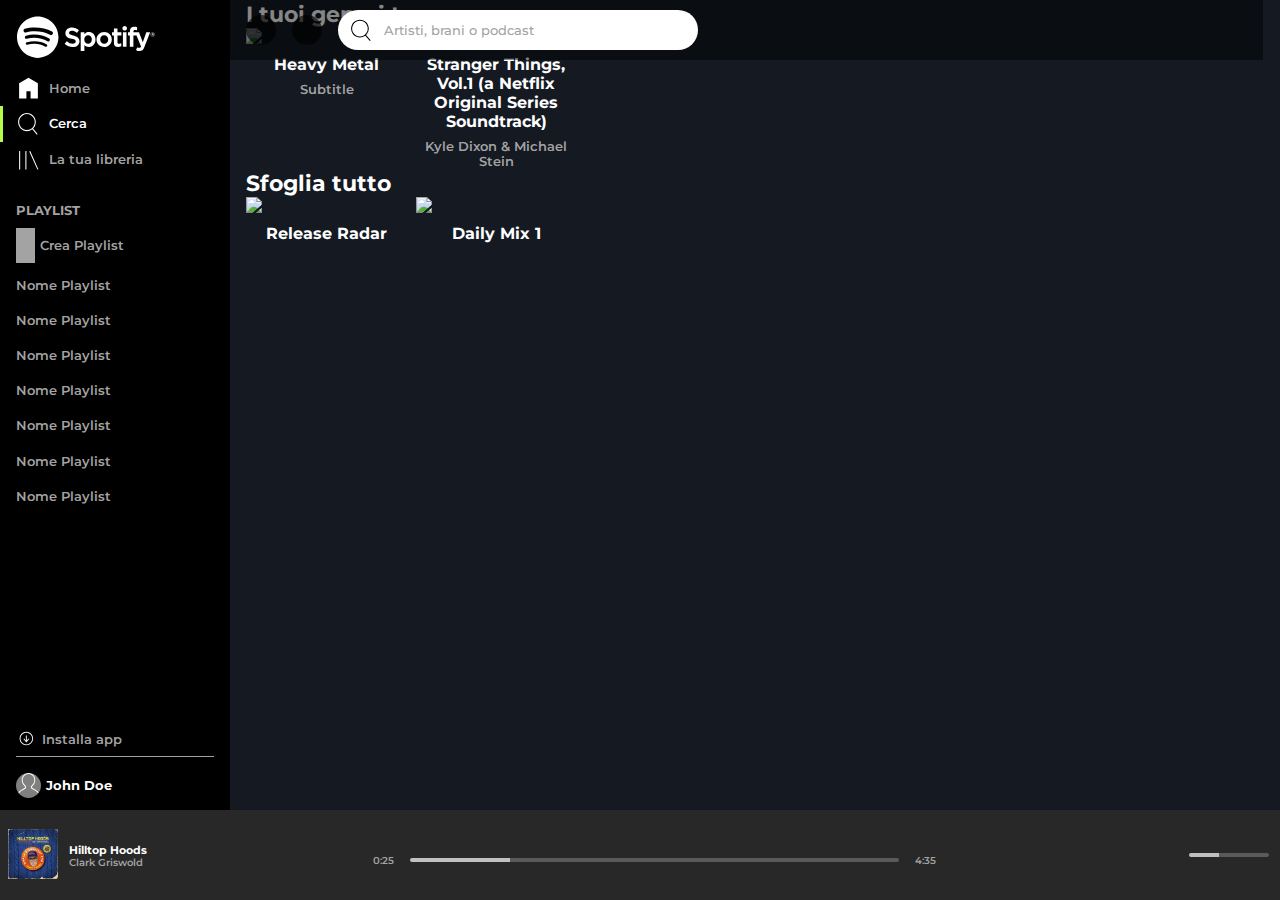
==== pages/search.html @ f146a244 "creata struttura pagina search" ====
<!DOCTYPE html>
<html lang="en">
    <head>
        <meta charset="UTF-8">
        <meta http-equiv="X-UA-Compatible" content="IE=edge">
        <meta name="viewport" content="width=device-width, initial-scale=1.0">
        <title>Spotify - Ricerca</title>
        <link rel="stylesheet" href="../css/style.css">
        <link rel="stylesheet" href="../css/search.css">
        <link rel="icon" href="../img/favicon.ico" />
        <link rel="preconnect" href="https://fonts.googleapis.com">
        <link rel="preconnect" href="https://fonts.gstatic.com" crossorigin>
        <link
            href="https://fonts.googleapis.com/css2?family=Montserrat:wght@400;500;600;700&display=swap"
            rel="stylesheet">
        <link rel="stylesheet"
            href="https://cdnjs.cloudflare.com/ajax/libs/font-awesome/6.0.0-beta2/css/all.min.css"
            integrity="sha512-YWzhKL2whUzgiheMoBFwW8CKV4qpHQAEuvilg9FAn5VJUDwKZZxkJNuGM4XkWuk94WCrrwslk8yWNGmY1EduTA=="crossorigin="anonymous"
            referrerpolicy="no-referrer" />
    </head>
    <body>
        <header id="site_header" class="search_bar d_flex">
            <div class="arrows d_flex">
                <i class="fas fa-chevron-left fa-lg"></i>
                <i class="fas fa-chevron-right fa-lg"></i>
            </div>
            <div class="input_search d_flex">
                <img src="../img/search.svg">
                <p>Artisti, brani o podcast</p>
            </div>
            <div class="user_icon">
                <i class="fas fa-user-circle"></i>
            </div>
        </header>
        <!-- /#site_header -->

        <main id="site_main" class="d_flex">

            <aside class="sidebar d_flex">
                <div class="logo line_height">
                    <img src="../img/logo.svg" alt="logo spotify"
                        class="logo_big">
                    <img src="../img/logo-small.svg" class="logo_small">
                </div>
                <!-- /.logo -->

                <div class="menu line_height">
                    <a href="../index.html">
                        <div class="home d_flex">
                            <img src="../img/home.svg">
                            <p>Home</p>
                        </div>
                    </a>
                    <a href="#">
                        <div class="search d_flex">
                            <img src="../img/search.svg">
                            <p>Cerca</p>
                        </div>
                    </a>
                    <a href="#">
                        <div class="library d_flex">
                            <img src="../img/libreria.svg">
                            <p>La tua libreria</p>
                        </div>
                    </a>
                </div>
                <!-- /.menu -->

                <div class="playlist line_height">
                    <p>Playlist</p>
                    <div class="create">
                        <a href="#">
                            <i class="fas fa-plus"></i>
                            Crea Playlist
                        </a>
                    </div>
                    <ul class="list_style">
                        <li>
                            <a href="#">Nome Playlist</a>
                        </li>
                        <li>
                            <a href="#">Nome Playlist</a>
                        </li>
                        <li>
                            <a href="#">Nome Playlist</a>
                        </li>
                        <li>
                            <a href="#">Nome Playlist</a>
                        </li>
                        <li>
                            <a href="#">Nome Playlist</a>
                        </li>
                        <li>
                            <a href="#">Nome Playlist</a>
                        </li>
                        <li>
                            <a href="#">Nome Playlist</a>
                        </li>
                    </ul>
                </div>
                <!-- /.playlist -->


                <div class="bottom_sidebar">
                    <a href="#">
                        <div class="install d_flex">
                            <img src="../img/download.svg">
                            <p>Installa app</p>
                        </div>
                    </a>
                    <!-- /.install -->

                    <a href="#">
                        <div class="user d_flex">
                            <img src="../img/profile.svg">
                            <p>John Doe</p>
                        </div>
                    </a>
                    <!-- /.user -->
                </div>
            </aside>
            <!-- /.sidebars -->

            <div class="container">
                <div class="content">
                    <div class="genres">
                        <h2>I tuoi generi top</h2>

                        <div class="row clearfix">

                            <div class="col">
                                <div class="album_image">
                                    <div class="play hidden">
                                        <i class="far fa-play-circle fa-5x"></i>
                                    </div>
                                    <img src="./img/metal_lifting.jpg"
                                        class="alb">
                                </div>
                                <!-- /.album_image -->
                                <div class="album_info">
                                    <h3>Heavy Metal</h3>
                                    <p>Subtitle</p>
                                </div>
                                <!-- /.album_info -->
                            </div>
                            <!-- /.col -->

                            <div class="col">
                                <div class="album_image">
                                    <div class="play hidden">
                                        <i class="far fa-play-circle fa-5x"></i>
                                    </div>
                                    <img src="./img/stranger.jpeg">
                                </div>
                                <!-- /.album_image -->
                                <div class="album_info">
                                    <h3>Stranger Things, Vol.1 (a Netflix
                                        Original
                                        Series Soundtrack)</h3>
                                    <p>Kyle Dixon & Michael Stein</p>
                                </div>
                                <!-- /.album_info -->
                            </div>
                            <!-- /.col -->
                        </div>
                        <!-- /.row -->
                    </div>
                    <!-- /.genres -->

                    <div class="browse">
                        <h2>Sfoglia tutto</h2>
                        <div class="row clearfix">

                            <div class="col">
                                <div class="album_image">
                                    <div class="play hidden">
                                        <i class="far fa-play-circle fa-5x"></i>
                                    </div>
                                    <img src="./img/radar.jpeg">
                                </div>
                                <!-- /.album_image -->
                                <div class="album_info">
                                    <h3>Release Radar</h3>
                                </div>
                                <!-- /.album_info -->
                            </div>
                            <!-- /.col -->

                            <div class="col">
                                <div class="album_image">
                                    <div class="play hidden">
                                        <i class="far fa-play-circle fa-5x"></i>
                                    </div>
                                    <img src="./img/mixdaily.jpeg">
                                </div>
                                <!-- /.album_image -->
                                <div class="album_info">
                                    <h3>Daily Mix 1</h3>
                                </div>
                                <!-- /.album_info -->
                            </div>
                            <!-- /.col -->
                        </div>
                        <!-- /.row -->
                    </div>
                    <!-- /.browse -->

                </div>
                <!-- /.content -->
            </div>
            <!-- /.container -->

        </main>
        <!-- /#site_main -->

        <footer id="site_footer">

            <div class="player d_flex">
                <div class="left d_flex">
                    <div class="image">
                        <img src="../img/player_left.jpg">
                    </div>
                    <div class="image_desc">
                        <h4>Hilltop Hoods</h4>
                        <p>Clark Griswold</p>
                    </div>
                    <div class="actions">
                        <i class="far fa-heart"></i>
                        <i class="far fa-folder"></i>
                    </div>
                </div>
                <div class="central d_flex">
                    <div class="controlls d_flex">
                        <i class="fas fa-random"></i>
                        <i class="fas fa-step-backward"></i>
                        <i class="far fa-play-circle"></i>
                        <i class="fas fa-step-forward"></i>
                        <i class="fas fa-redo"></i>
                    </div>
                    <div class="timeline d_flex">
                        <p>0:25</p>
                        <div class="line"></div>
                        <p>4:35</p>
                        <div class="circle_timeline"></div>
                    </div>
                </div>
                <div class="right d_flex">
                    <i class="fas fa-list-ul"></i>
                    <i class="fas fa-desktop"></i>
                    <div class="volume d_flex">
                        <i class="fas fa-volume-up"></i>
                        <div class="volume_line">
                            <div class="circle_volume"></div>
                        </div>

                    </div>
                </div>
            </div>
            <!-- /.control -->

        </footer>
        <!-- /#site_footer -->

    </body>
</html>
---- css/style.css ----
* {
    box-sizing: border-box;
    margin: 0;
    padding: 0;
}

body {
    height: 100vh;
    background-color: #141922;
    font-family: 'Montserrat', Arial,
        sans-serif;
    font-size: 0.8rem;
    font-weight: 600;
    color: #ffffff;
    overflow: hidden;
}

/******************
Utility
******************/
.clearfix::after {
    content: "";
    display: table;
    clear: both;
}

.d_flex {
    display: flex;
}

.logo_small {
    display: none;
}

.list_style {
    list-style: none;
}

.line_height {
    line-height: 2.2rem;
}

.hidden {
    display: none;
}

a {
    color: #A3A3A3;
    text-decoration: none;
}

a p:hover {
    color: #FFFFFF;
}

a:hover {
    color: #FFFFFF;
}

h2 {
    font-size: 1.4rem;
}

h3 {
    font-size: 1rem;
}

h4 {
    font-size: 0.7rem;
}

p {
    color: #A3A3A3;
}

/******************
Main
******************/
#site_main {
    width: 100%;
    height: calc(100vh - 90px);
}

/* Sidebar */
.sidebar {
    flex-direction: column;
    width: 230px;
    height: 100%;
    background-color: #000000;
    overflow: hidden;
}

.logo {
    padding: 1rem 0 0 1rem;
}

.logo,
.menu,
.playlist,
.bottom_sidebar {
    padding-left: 1rem;
}

.bottom_sidebar {
    min-height: 80px;
    margin-top: auto;
    padding-right: 1rem;
    padding-bottom: 0.5rem;
}

.logo img {
    width: 140px;
}

.menu img {
    width: 25px;
}

.menu .home,
.menu .search,
.menu .library {
    gap: 0.5rem;
}

.menu a .home p {
    color: white;
}

.menu .home {
    margin-left: -1rem;
    padding-left: 13px;
    border-left: 3px solid #B4FC46;
}

.playlist>p {
    margin-top: 1rem;
    font-weight: bold;
    text-transform: uppercase;
}

.playlist {
    height: 100%;
    overflow: hidden;
}

.playlist .create {
    height: 30px;
    margin-bottom: 0.6rem;
}

.playlist .create i {
    background-color: #A3A3A3;
    padding: 0.6rem;
    margin-right: 0.3rem;
    color: black;
}

.playlist .create i:hover {
    background-color: #FFFFFF;
}

.playlist>ul {
    height: calc(100% - 100px);
    overflow-y: auto;
}

.install {
    border-bottom: 1px solid #A3A3A3;
    padding-bottom: 0.5rem;
    align-items: center;
}

.install img {
    width: 18px;
    margin-right: 0.5rem;
}

.user {
    margin-top: 1rem;
    font-weight: bold;
    align-items: center;
}

.user p {
    color: #ffffff;
}

.user img {
    width: 25px;
    height: 25px;
    margin-right: 0.3rem;
    background-color: #808080;
    border-radius: 50%;
}

/* Container */
.container {
    width: calc(100% - 230px);
    height: 100%;
    overflow-y: auto;
    position: relative;
}

/* Call to Action */
.upgrade {
    position: fixed;
    top: 0;
    right: 17px;
    width: calc(100% - 230px - 17px);
    height: 80px;
    background-color: #00000079;
    justify-content: flex-end;
    align-items: center;
    z-index: 1;
}

.upgrade_btn {
    margin-right: 1.5rem;
    border: 1px solid #ffffff;
    border-radius: 5rem;
    padding: 0.5rem 2rem;
    text-transform: uppercase;
    font-size: 0.7rem;
}

.upgrade_btn:hover {
    cursor: pointer;
    font-size: 0.8rem;
}

/* Navbar */
.navbar {
    width: 100%;
    margin-top: 80px;
    padding-top: 1.5rem;
    flex-direction: row;
    justify-content: center;
    flex-wrap: wrap;
    font-size: 0.75rem;
}

.navbar ul {
    text-align: center;
}

.navbar ul>li {
    display: inline-block;
    margin-right: 1.5rem;
    margin-bottom: 1.5rem;
    text-transform: uppercase;
}

.navbar .selected {
    position: relative;
}

.navbar .selected::after {
    content: "";
    position: absolute;
    height: 3px;
    width: 40px;
    bottom: -0.5rem;
    left: 25%;
    background-color: #B4FC46;
}

/* Content */
.content {
    padding: 0 1rem;
}

.played>h2,
.personal>h2,
.artists>h2 {
    margin-top: 2.5rem;
    margin-bottom: 1rem;
}

.content h3 {
    margin-top: 0.5rem;
    margin-bottom: 0.5rem;
}

.personal>p,
.artists>p {
    margin: 0 0 2rem 0;
}

.row {
    width: 100%;
    margin-right: -0.5rem;
}

.col {
    width: calc(100% / 6);
    float: left;
    padding-right: 0.5rem;
}

.col img {
    width: 100%;
}

.album_info {
    text-align: center;
}

.artists .album_image img {
    border-radius: 50%;
}

.album_image {
    position: relative;
}

.play {
    position: absolute;
    top: 0;
    left: 0;
    width: 100%;
    height: 99%;
    background: rgba(0, 0, 0, 0.5);
    text-align: center;
    display: flex;
    justify-content: center;
    align-items: center;
    visibility: hidden;
}

.artists .album_image .play {
    border-radius: 50%;
}

.album_image:hover .hidden {
    visibility: visible;
    cursor: pointer;
}

/******************
Footer
******************/
.player {
    width: 100%;
    height: 90px;
    background-color: #282828;
    justify-content: space-between;
}


.player img,
.player h4,
.player p,
.player i,
.timeline>.line,
.volume>.volume_line {
    cursor: pointer;
}

.player i:hover {
    color: #FFFFFF;
}

.player img {
    width: 50px;
    margin-left: 0.5rem;
}

.left,
.right {
    flex-grow: 1;
}

.central {
    flex-grow: 2;
}

.player,
.left,
.central,
.timeline,
.right,
.volume {
    align-items: center;
}

.image_desc p {
    font-size: 0.6rem;
}

.image_desc p:hover {
    color: #FFFFFF;
    text-decoration: underline;
}

.image_desc {
    margin-left: 0.7rem;
}

.actions i {
    font-size: 1rem;
    color: #A3A3A3;
    margin-left: 1rem;
}

.central {
    flex-direction: column;
    justify-content: center;
}

.controlls {
    width: 40%;
    align-items: center;
    justify-content: space-between;
    margin-bottom: 10px;
}

.controlls>i {
    font-size: 1.05rem;
}

.controlls .fa-play-circle {
    font-size: 1.8rem;
    vertical-align: sub;
}

.controlls .fa-play-circle:hover {
    font-size: 2rem;
}

.timeline {
    width: 100%;
    font-size: 0.6rem;
}

.timeline>.line {
    width: 90%;
    height: 4px;
    background-color: #5A5A5A;
    border-radius: 10px;
    margin: 0 1rem;
    border-left: 100px solid #C1C1C1;
}

.right {
    justify-content: flex-end;
}

.right i {
    margin-left: 1rem;
}

.volume>.volume_line {
    width: 80px;
    height: 4px;
    background-color: #5A5A5A;
    border-radius: 10px;
    margin: 0 0.7rem;
    border-left: 30px solid #C1C1C1;
}

.timeline:hover .line,
.volume:hover .volume_line {
    border-left-color: #B4FC46;
}

.timeline,
.volume {
    position: relative;
}

.circle_timeline,
.circle_volume {
    width: 14px;
    height: 14px;
    background-color: #FFFFFF;
    border-radius: 50%;
    display: none;
}

.circle_timeline {
    position: absolute;
    top: -2px;
    left: 130px;
}

.circle_volume {
    position: absolute;
    top: -1px;
    left: 67px;
}

.timeline:hover .circle_timeline,
.volume:hover .circle_volume {
    display: block;
}

/******************
Media Query
******************/
@media screen and (max-width:880px) {

    /* Navbar */
    .navbar {
        width: 90%;
        margin: auto;
        margin-top: 80px;
    }

    /* Content */
    .content h2 {
        margin-top: 0;
    }

    .played h2 {
        margin-top: 1rem;
    }

    .content h3 {
        font-size: 0.85rem;
    }

    .content p {
        font-size: 0.75rem;
    }

    .col {
        width: calc(100% / 4);
        min-height: 280px;
    }

    .col .fa-play-circle {
        font-size: 3rem;
    }

    /* Footer */
    .controlls {
        width: 80%;
    }
}

@media screen and (max-width:768px) {

    /* Content */
    .content h2 {
        margin-top: 2rem;
    }

    .played h2 {
        margin-top: 1rem;
    }

    .col {
        width: calc(100% / 2);
        margin-bottom: 1rem;
    }

    /* Footer */
    .actions i {
        display: block;
        margin: 0.4rem 1rem;
    }

    .timeline {
        width: 85%;
    }
}

@media screen and (max-width:568px) {

    /* Sidebar */

    .sidebar {
        width: 50px;
        height: 100%;
        align-items: center;
    }

    .logo {
        padding: 0.5rem 0 1rem 0;
    }

    .logo_small {
        display: block;
        margin-left: -2px;
    }

    .logo img {
        height: 30px;
        width: 30px;
    }

    .menu,
    .playlist {
        padding-left: 0;
    }

    .bottom_sidebar {
        margin-top: auto;
        padding: 0.5rem 0;
    }

    .sidebar img {
        margin: 0;
    }

    .menu img {
        margin-bottom: 0.3rem;
    }

    .menu .home {
        border-left: none;
    }

    .install {
        border-bottom: none;
    }

    .install img {
        margin-left: 2px;
    }

    .logo_big,
    .sidebar p,
    .playlist,
    .volume .volume_line {
        display: none;
    }

    /* Container */
    .container {
        width: calc(100% - 50px);
    }

    .upgrade {
        width: calc(100% - 50px - 17px);
    }

    /* Footer */
    .player img {
        width: 40px;
    }

    .timeline>.line {
        border-left: 20px solid #C1C1C1;
    }

    .circle_timeline {
        left: 50px;
    }

    .right i {
        margin-left: 0.5rem;
    }

    .volume {
        margin-right: 0.5rem;
    }
}

@media screen and (max-width:320px) {

    .navbar,
    .upgrade {
        display: none;
    }

    /* Content */
    .content h2 {
        margin-top: 0;
    }

    .played h2 {
        margin-top: 1rem;
    }

    .content h3 {
        font-size: 0.8rem;
    }

    .content p {
        font-size: 0.7rem;
    }

    .col {
        width: 100%;
        min-height: 200px;
    }

    /* Footer */
    .left .image_desc,
    .left .actions,
    .right>i,
    .volume .volume_line {
        display: none;
    }

    .central .controlls i {
        font-size: 0.95rem;
    }

    .central .controlls .fa-play-circle {
        font-size: 1.5rem;
    }

    .controlls .fa-play-circle:hover {
        font-size: 1.5rem;
    }

    .timeline>.line {
        border-left: 20px solid #C1C1C1;
    }

    .volume {
        margin-right: 0.5rem;
    }
}
---- css/search.css ----
/* Sidebar */
.menu a .home p {
    color: #A3A3A3;
}

.menu .home {
    margin-left: 0;
    padding-left: 0;
    border-left: none;
}

.menu a .search p {
    color: white;
}

.menu .search {
    margin-left: -1rem;
    padding-left: 13px;
    border-left: 3px solid #B4FC46;
}

/******************
Header
******************/
header {
    position: fixed;
    top: 0;
    right: 17px;
    width: calc(100% - 230px - 17px);
    height: 60px;
    background-color: #00000079;
    /* justify-content: space-between; */
    align-items: center;
    z-index: 1;
    padding: 0 1rem;
}

header .arrows {
    justify-content: center;
    align-items: center;
    gap: 1rem;
}

header .arrows>i {
    width: 30px;
    height: 30px;
    background-color: #000000A1;
    border-radius: 50%;
    cursor: not-allowed;
    text-align: center;
    line-height: 1.9rem;
}

header .input_search {
    width: 360px;
    height: 40px;
    background-color: #FFFFFF;
    border-radius: 500px;
    align-items: center;
    /* flex-grow: 1; */
    padding: 6px;
    margin: 0 1rem;
}

header .input_search img {
    filter: invert(1);
    width: 25px;
    margin-left: 5px;
    margin-right: 10px;
}

header .input_search p {
    font-weight: 500;
}

header .user_icon {
    position: absolute;
    right: 0;
    margin-right: 1rem;
    cursor: pointer;
}

header .user_icon i {
    font-size: 1.7rem;
}
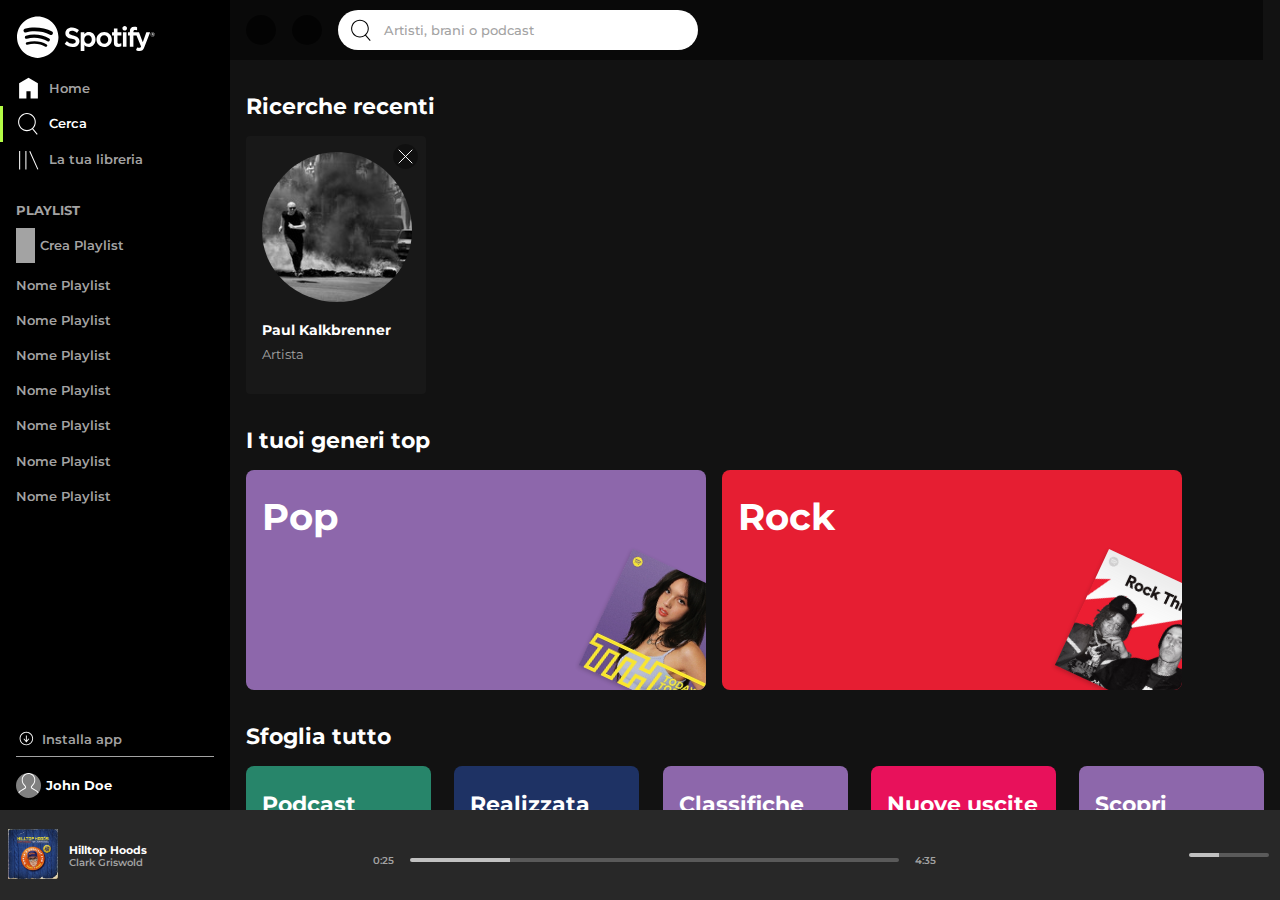
==== commit 58b09f9c: "completata pagina search" ====
--- a/pages/search.html
+++ b/pages/search.html
@@ -123,43 +123,52 @@
 
             <div class="container">
                 <div class="content">
+
+                    <div class="searches">
+                        <h2>Ricerche recenti</h2>
+
+                        <div class="row d_flex">
+                            <div class="green_play d_flex">
+                                <i class="fas fa-play"></i>
+                            </div>
+                            <div class="searches_artist">
+                                <img src="../img/search/x.svg">
+                                <img src="../img/search/paul-k.jpg">
+                                <h3>Paul Kalkbrenner</h3>
+                                <p>Artista</p>
+                            </div>
+                            <!-- /.pop -->
+                        </div>
+                        <!-- /.col -->
+                    </div>
+                    <!-- /.searches -->
+
                     <div class="genres">
                         <h2>I tuoi generi top</h2>
 
-                        <div class="row clearfix">
-
-                            <div class="col">
-                                <div class="album_image">
-                                    <div class="play hidden">
-                                        <i class="far fa-play-circle fa-5x"></i>
+                        <div class="row d_flex">
+
+                            <div class="music_genre">
+                                <a href="#">
+                                    <div class="pop wisteria">
+                                        <h3>Pop</h3>
+                                        <img
+                                            src="../img/search/pop_genre.jpg">
                                     </div>
-                                    <img src="./img/metal_lifting.jpg"
-                                        class="alb">
-                                </div>
-                                <!-- /.album_image -->
-                                <div class="album_info">
-                                    <h3>Heavy Metal</h3>
-                                    <p>Subtitle</p>
-                                </div>
-                                <!-- /.album_info -->
+                                    <!-- /.pop -->
+                                </a>
                             </div>
                             <!-- /.col -->
 
-                            <div class="col">
-                                <div class="album_image">
-                                    <div class="play hidden">
-                                        <i class="far fa-play-circle fa-5x"></i>
+                            <div class="music_genre">
+                                <a href="#">
+                                    <div class="rock alizarin_crimson">
+                                        <h3>Rock</h3>
+                                        <img
+                                            src="../img/search/rock-this.jpg">
                                     </div>
-                                    <img src="./img/stranger.jpeg">
-                                </div>
-                                <!-- /.album_image -->
-                                <div class="album_info">
-                                    <h3>Stranger Things, Vol.1 (a Netflix
-                                        Original
-                                        Series Soundtrack)</h3>
-                                    <p>Kyle Dixon & Michael Stein</p>
-                                </div>
-                                <!-- /.album_info -->
+                                    <!-- /.pop -->
+                                </a>
                             </div>
                             <!-- /.col -->
                         </div>
@@ -169,39 +178,366 @@
 
                     <div class="browse">
                         <h2>Sfoglia tutto</h2>
-                        <div class="row clearfix">
-
-                            <div class="col">
-                                <div class="album_image">
-                                    <div class="play hidden">
-                                        <i class="far fa-play-circle fa-5x"></i>
-                                    </div>
-                                    <img src="./img/radar.jpeg">
-                                </div>
-                                <!-- /.album_image -->
-                                <div class="album_info">
-                                    <h3>Release Radar</h3>
-                                </div>
-                                <!-- /.album_info -->
-                            </div>
-                            <!-- /.col -->
-
-                            <div class="col">
-                                <div class="album_image">
-                                    <div class="play hidden">
-                                        <i class="far fa-play-circle fa-5x"></i>
-                                    </div>
-                                    <img src="./img/mixdaily.jpeg">
-                                </div>
-                                <!-- /.album_image -->
-                                <div class="album_info">
-                                    <h3>Daily Mix 1</h3>
-                                </div>
-                                <!-- /.album_info -->
-                            </div>
-                            <!-- /.col -->
-                        </div>
-                        <!-- /.row -->
+
+                        <div class="browse_genre d_flex">
+                            <a href="#">
+                                <div class="eucalyptus">
+                                    <h3>Podcast</h3>
+                                    <img
+                                        src="../img/search/567158eb895ad26718a814345af0fc43ee785ec5.jpg">
+                                </div>
+                            </a>
+
+                            <a href="#">
+                                <div class="biscay">
+                                    <h3>Realizzata per te</h3>
+                                    <img
+                                        src="../img/search/567158eb895ad26718a814345af0fc43ee785ec5.jpg">
+                                </div>
+                            </a>
+
+                            <a href="#">
+                                <div class="wisteria">
+                                    <h3>Classifiche</h3>
+                                    <img
+                                        src="../img/search/567158eb895ad26718a814345af0fc43ee785ec5.jpg">
+                                </div>
+                            </a>
+
+                            <a href="#">
+                                <div class="razzmatazz">
+                                    <h3>Nuove uscite</h3>
+                                    <img
+                                        src="../img/search/567158eb895ad26718a814345af0fc43ee785ec5.jpg">
+                                </div>
+                            </a>
+
+                            <a href="#">
+                                <div class="wisteria">
+                                    <h3>Scopri</h3>
+                                    <img
+                                        src="../img/search/567158eb895ad26718a814345af0fc43ee785ec5.jpg">
+                                </div>
+                            </a>
+
+                            <a href="#">
+                                <div class="biscay">
+                                    <h3>Concerts</h3>
+                                    <img
+                                        src="../img/search/567158eb895ad26718a814345af0fc43ee785ec5.jpg">
+                                </div>
+                            </a>
+
+                            <a href="#">
+                                <div class="red_violet">
+                                    <h3>Dance / Elettronica</h3>
+                                    <img
+                                        src="../img/search/567158eb895ad26718a814345af0fc43ee785ec5.jpg">
+                                </div>
+                            </a>
+
+                            <a href="#">
+                                <div class="mai_tai">
+                                    <h3>Hip Hop</h3>
+                                    <img
+                                        src="../img/search/567158eb895ad26718a814345af0fc43ee785ec5.jpg">
+                                </div>
+                            </a>
+                            <!--  --> <!--  --> <!--  --> <!--  -->
+                            <!--  --> <!--  --> <!--  --> <!--  -->
+                            <a href="#">
+                                <div class="wisteria">
+                                    <h3>Mood</h3>
+                                    <img
+                                        src="../img/search/567158eb895ad26718a814345af0fc43ee785ec5.jpg">
+                                </div>
+                            </a>
+
+                            <a href="#">
+                                <div class="wedgewood">
+                                    <h3>Relax</h3>
+                                    <img
+                                        src="../img/search/567158eb895ad26718a814345af0fc43ee785ec5.jpg">
+                                </div>
+                            </a>
+
+                            <a href="#">
+                                <div class="red_violet">
+                                    <h3>R&B</h3>
+                                    <img
+                                        src="../img/search/567158eb895ad26718a814345af0fc43ee785ec5.jpg">
+                                </div>
+                            </a>
+
+                            <a href="#">
+                                <div class="japanese_laurel">
+                                    <h3>EQUAl</h3>
+                                    <img
+                                        src="../img/search/567158eb895ad26718a814345af0fc43ee785ec5.jpg">
+                                </div>
+                            </a>
+
+                            <a href="#">
+                                <div class="red_violet">
+                                    <h3>Soul</h3>
+                                    <img
+                                        src="../img/search/567158eb895ad26718a814345af0fc43ee785ec5.jpg">
+                                </div>
+                            </a>
+
+                            <a href="#">
+                                <div class="boulder">
+                                    <h3>Allenamento</h3>
+                                    <img
+                                        src="../img/search/567158eb895ad26718a814345af0fc43ee785ec5.jpg">
+                                </div>
+                            </a>
+
+                            <a href="#">
+                                <div class="razzmatazz">
+                                    <h3>Gaming</h3>
+                                    <img
+                                        src="../img/search/567158eb895ad26718a814345af0fc43ee785ec5.jpg">
+                                </div>
+                            </a>
+
+                            <a href="#">
+                                <div class="east_side">
+                                    <h3>Alternative</h3>
+                                    <img
+                                        src="../img/search/567158eb895ad26718a814345af0fc43ee785ec5.jpg">
+                                </div>
+                            </a>
+
+
+                            <a href="#">
+                                <div class="wisteria">
+                                    <h3>Bambinie faliglia</h3>
+                                    <img
+                                        src="../img/search/567158eb895ad26718a814345af0fc43ee785ec5.jpg">
+                                </div>
+                            </a>
+
+                            <a href="#">
+                                <div class="grenadier">
+                                    <h3>Latina</h3>
+                                    <img
+                                        src="../img/search/567158eb895ad26718a814345af0fc43ee785ec5.jpg">
+                                </div>
+                            </a>
+
+                            <a href="#">
+                                <div class="wedgewood">
+                                    <h3>A casa</h3>
+                                    <img
+                                        src="../img/search/567158eb895ad26718a814345af0fc43ee785ec5.jpg">
+                                </div>
+                            </a>
+
+                            <a href="#">
+                                <div class="biscay">
+                                    <h3>Dormire</h3>
+                                    <img
+                                        src="../img/search/567158eb895ad26718a814345af0fc43ee785ec5.jpg">
+                                </div>
+                            </a>
+
+                            <a href="#">
+                                <div class="azure_radiance">
+                                    <h3>Caraibi</h3>
+                                    <img
+                                        src="../img/search/567158eb895ad26718a814345af0fc43ee785ec5.jpg">
+                                </div>
+                            </a>
+
+                            <a href="#">
+                                <div class="biscay">
+                                    <h3>Jazz</h3>
+                                    <img
+                                        src="../img/search/567158eb895ad26718a814345af0fc43ee785ec5.jpg">
+                                </div>
+                            </a>
+
+                            <a href="#">
+                                <div class="biscay">
+                                    <h3>Folk & Acustica</h3>
+                                    <img
+                                        src="../img/search/567158eb895ad26718a814345af0fc43ee785ec5.jpg">
+                                </div>
+                            </a>
+
+                            <a href="#">
+                                <div class="wedgewood">
+                                    <h3>Benessere</h3>
+                                    <img
+                                        src="../img/search/567158eb895ad26718a814345af0fc43ee785ec5.jpg">
+                                </div>
+                            </a>
+
+
+                            <a href="#">
+                                <div class="eggplant">
+                                    <h3>Focus</h3>
+                                    <img
+                                        src="../img/search/567158eb895ad26718a814345af0fc43ee785ec5.jpg">
+                                </div>
+                            </a>
+
+                            <a href="#">
+                                <div class="wedgewood">
+                                    <h3>Strumentale</h3>
+                                    <img
+                                        src="../img/search/567158eb895ad26718a814345af0fc43ee785ec5.jpg">
+                                </div>
+                            </a>
+
+                            <a href="#">
+                                <div class="medium_red_violet">
+                                    <h3>Party</h3>
+                                    <img
+                                        src="../img/search/567158eb895ad26718a814345af0fc43ee785ec5.jpg">
+                                </div>
+                            </a>
+
+                            <a href="#">
+                                <div class="red_violet">
+                                    <h3>RADAR</h3>
+                                    <img
+                                        src="../img/search/567158eb895ad26718a814345af0fc43ee785ec5.jpg">
+                                </div>
+                            </a>
+
+                            <a href="#">
+                                <div class="medium_red_violet">
+                                    <h3>Afro</h3>
+                                    <img
+                                        src="../img/search/567158eb895ad26718a814345af0fc43ee785ec5.jpg">
+                                </div>
+                            </a>
+
+                            <a href="#">
+                                <div class="claret">
+                                    <h3>Autori</h3>
+                                    <img
+                                        src="../img/search/567158eb895ad26718a814345af0fc43ee785ec5.jpg">
+                                </div>
+                            </a>
+
+                            <a href="#">
+                                <div class="wisteria">
+                                    <h3>Classica</h3>
+                                    <img
+                                        src="../img/search/567158eb895ad26718a814345af0fc43ee785ec5.jpg">
+                                </div>
+                            </a>
+
+                            <a href="#">
+                                <div class="cornflower_blue">
+                                    <h3>Christian & Gospel</h3>
+                                    <img
+                                        src="../img/search/567158eb895ad26718a814345af0fc43ee785ec5.jpg">
+                                </div>
+                            </a>
+
+
+                            <a href="#">
+                                <div class="japanese_laurel">
+                                    <h3>Legue of Legends</h3>
+                                    <img
+                                        src="../img/search/567158eb895ad26718a814345af0fc43ee785ec5.jpg">
+                                </div>
+                            </a>
+
+                            <a href="#">
+                                <div class="boulder">
+                                    <h3>Metal</h3>
+                                    <img
+                                        src="../img/search/567158eb895ad26718a814345af0fc43ee785ec5.jpg">
+                                </div>
+                            </a>
+
+                            <a href="#">
+                                <div class="azure_radiance">
+                                    <h3>Arabo</h3>
+                                    <img
+                                        src="../img/search/567158eb895ad26718a814345af0fc43ee785ec5.jpg">
+                                </div>
+                            </a>
+
+                            <a href="#">
+                                <div class="mai_tai">
+                                    <h3>Anni</h3>
+                                    <img
+                                        src="../img/search/567158eb895ad26718a814345af0fc43ee785ec5.jpg">
+                                </div>
+                            </a>
+
+                            <a href="#">
+                                <div class="alizarin_crimson">
+                                    <h3>Funk</h3>
+                                    <img
+                                        src="../img/search/567158eb895ad26718a814345af0fc43ee785ec5.jpg">
+                                </div>
+                            </a>
+
+                            <a href="#">
+                                <div class="biscay">
+                                    <h3>Punk</h3>
+                                    <img
+                                        src="../img/search/567158eb895ad26718a814345af0fc43ee785ec5.jpg">
+                                </div>
+                            </a>
+
+                            <a href="#">
+                                <div class="japanese_laurel">
+                                    <h3>K-pop</h3>
+                                    <img
+                                        src="../img/search/567158eb895ad26718a814345af0fc43ee785ec5.jpg">
+                                </div>
+                            </a>
+
+                            <a href="#">
+                                <div class="biscay">
+                                    <h3>Blues</h3>
+                                    <img
+                                        src="../img/search/567158eb895ad26718a814345af0fc43ee785ec5.jpg">
+                                </div>
+                            </a>
+
+
+                            <a href="#">
+                                <div class="razzmatazz">
+                                    <h3>Country</h3>
+                                    <img
+                                        src="../img/search/567158eb895ad26718a814345af0fc43ee785ec5.jpg">
+                                </div>
+                            </a>
+
+                            <a href="#">
+                                <div class="governor_bay">
+                                    <h3>Viaggi</h3>
+                                    <img
+                                        src="../img/search/567158eb895ad26718a814345af0fc43ee785ec5.jpg">
+                                </div>
+                            </a>
+
+                            <a href="#">
+                                <div class="wedgewood">
+                                    <h3>Ambient</h3>
+                                    <img
+                                        src="../img/search/567158eb895ad26718a814345af0fc43ee785ec5.jpg">
+                                </div>
+                            </a>
+
+                            <a href="#">
+                                <div class="azure_radiance">
+                                    <h3>Frequency</h3>
+                                    <img
+                                        src="../img/search/567158eb895ad26718a814345af0fc43ee785ec5.jpg">
+                                </div>
+                            </a>
+
+                        </div>
                     </div>
                     <!-- /.browse -->
 
--- a/css/search.css
+++ b/css/search.css
@@ -1,3 +1,84 @@
+body {
+    background-color: #121212;
+}
+
+/******************
+Utility
+******************/
+/* Background Colors */
+.wisteria {
+    background-color: #8D67AB;
+}
+
+.alizarin_crimson {
+    background-color: #E61E32;
+}
+
+.eucalyptus {
+    background-color: #27856a;
+}
+
+.biscay {
+    background-color: #1E3264;
+}
+
+.razzmatazz {
+    background-color: #E8115B;
+}
+
+.red_violet {
+    background-color: #dc148c;
+}
+
+.mai_tai {
+    background-color: #ba5d07;
+}
+
+.wedgewood {
+    background-color: #477d95;
+}
+
+.japanese_laurel {
+    background-color: #148a08;
+}
+
+.boulder {
+    background-color: #777;
+}
+
+.east_side {
+    background-color: #b49bc8;
+}
+
+.grenadier {
+    background-color: #e13300;
+}
+
+.azure_radiance {
+    background-color: #0d73ec;
+}
+
+.eggplant {
+    background-color: #503750;
+}
+
+.medium_red_violet {
+    background-color: #af2896;
+}
+
+.claret {
+    background-color: #8c1932;
+}
+
+.cornflower_blue {
+    background-color: #509bf5;
+}
+
+.governor_bay {
+    background-color: #2d46b9;
+}
+
+
 /* Sidebar */
 .menu a .home p {
     color: #A3A3A3;
@@ -82,4 +163,157 @@
 
 header .user_icon i {
     font-size: 1.7rem;
+}
+
+/******************
+Main
+******************/
+.content {
+    margin-top: 60px;
+}
+
+.content h2 {
+    padding-top: 2rem;
+    padding-bottom: 1rem;
+}
+
+.searches_artist {
+    width: 180px;
+    background: #181818;
+    border-radius: 4px;
+    padding: 1rem;
+    position: relative;
+}
+
+.searches_artist:hover {
+    background-color: #282828;
+    cursor: pointer;
+}
+
+.searches .row {
+    position: relative;
+}
+
+.searches_artist .green_play>i {
+    color: #FFFFFF;
+}
+
+.green_play {
+    display: none;
+    width: 35px;
+    height: 35px;
+    background-color: #1DB954;
+    border-radius: 50%;
+    justify-content: center;
+    align-items: center;
+    position: absolute;
+    top: 10px;
+    right: 10px;
+}
+
+.searches_artist:hover .green_play {
+    display: block;
+}
+
+.searches_artist img:first-child {
+    width: 25px;
+    height: 25px;
+    position: absolute;
+    top: 8px;
+    right: 8px;
+    background-color: rgba(0, 0, 0, .3);
+    border-radius: 50%;
+    padding: 1px;
+}
+
+.searches_artist img:nth-child(2) {
+    width: 150px;
+    border-radius: 50%;
+    padding-bottom: 0.5rem;
+}
+
+.searches_artist h3 {
+    font-size: 0.9rem;
+}
+
+.searches_artist p {
+    font-weight: 400;
+    padding-bottom: 1rem;
+}
+
+.genres a {
+    color: white;
+}
+
+.genres h3 {
+    font-size: 2.3rem;
+    padding: 1rem;
+}
+
+.row {
+    width: 100%;
+    overflow-x: hidden;
+    gap: 1rem;
+    flex-wrap: nowrap;
+}
+
+.music_genre {
+    width: 460px;
+    flex-shrink: 0;
+}
+
+.pop,
+.rock {
+    width: 100%;
+    height: 220px;
+    border-radius: 0.5rem;
+    overflow: hidden;
+    position: relative;
+}
+
+.music_genre img {
+    position: absolute;
+    width: 128px;
+    height: 128px;
+    bottom: -8px;
+    right: -22px;
+    box-shadow: 0 2px 4px 0 rgb(0 0 0 / 20%);
+    transform: rotate(25deg);
+}
+
+.browse {
+    margin-bottom: 2rem;
+}
+
+.browse a {
+    color: white;
+}
+
+.browse h3 {
+    font-size: 1.4rem;
+    padding: 1rem;
+}
+
+.browse_genre {
+    flex-wrap: wrap;
+    justify-content: space-between;
+}
+
+.browse_genre div {
+    width: 185px;
+    height: 185px;
+    border-radius: 0.5rem;
+    overflow: hidden;
+    position: relative;
+    margin-bottom: 1rem;
+}
+
+.browse_genre img {
+    position: absolute;
+    width: 100px;
+    height: 100px;
+    bottom: -8px;
+    right: -22px;
+    box-shadow: 0 2px 4px 0 rgb(0 0 0 / 20%);
+    transform: rotate(25deg);
 }